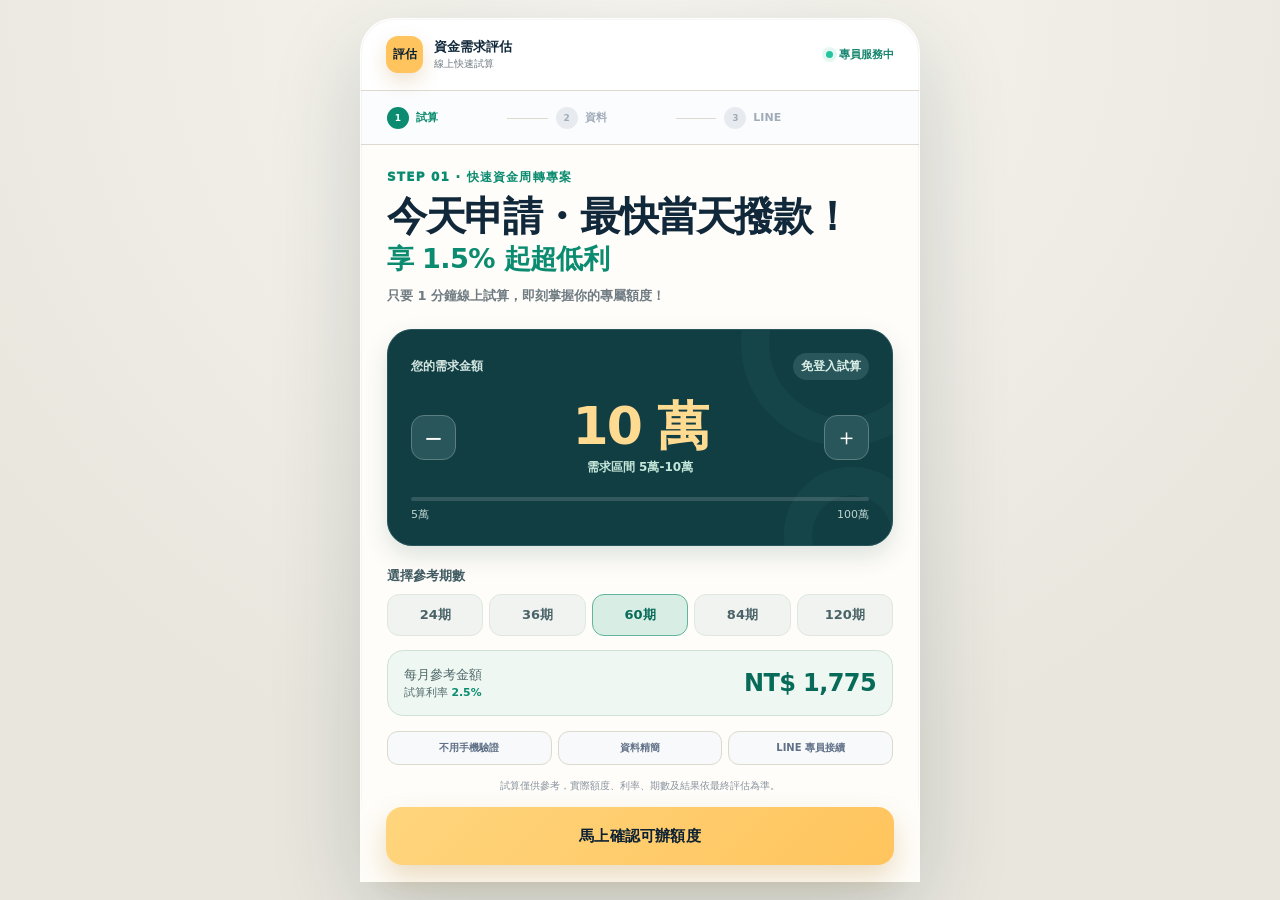
==== e/index.html @ d49977cb "Refine E calculator visuals and form amount emphasis" ====
<!doctype html>
<html lang="zh-Hant">
<head>
  <script src="../repo-pixels.js?v=20261010-1"></script>
  <meta charset="utf-8">
  <meta name="viewport" content="width=device-width, initial-scale=1, viewport-fit=cover">
  <meta name="description" content="資金需求線上試算，選擇金額與期數，再填寫基本資料完成初步需求登記。">
  <meta name="theme-color" content="#fffdf9">
  <title>資金需求線上評估</title>
  <script src="app.js?v=20261021-e-second-stage" defer></script>
  <style>
    :root {
      --ink:#10283a;
      --muted:#6f7b82;
      --page:#e9e6de;
      --surface:#fffdf9;
      --soft:#f3f1eb;
      --line:#ded9cf;
      --blue:#0b8b70;
      --blue-dark:#086b59;
      --cyan:#8ce5cd;
      --lime:#d5efa2;
      --navy:#0b2033;
      --gold:#ffc45d;
      --danger:#bb3e4c;
      --line-green:#06c755;
      --shadow:0 30px 90px rgba(17,42,51,.18);
      --font:"PingFang TC","Noto Sans TC","Microsoft JhengHei","Segoe UI",system-ui,sans-serif;
    }
    *{box-sizing:border-box}
    html{background:var(--page)}
    body{margin:0;min-width:320px;overflow:hidden;color:var(--ink);background:radial-gradient(circle at 50% 0,#f8f6f0 0,var(--page) 72%);font-family:var(--font);font-feature-settings:"kern" 1,"palt" 1;-webkit-font-smoothing:antialiased}
    button,input{font:inherit}
    button{cursor:pointer;-webkit-tap-highlight-color:transparent}
    [hidden]{display:none!important}
    .stage{min-height:100svh;padding:18px;display:grid;place-items:center}
    .app{position:relative;width:min(100%,560px);height:calc(100vh - 36px);height:min(920px,calc(100svh - 36px));min-height:680px;overflow:hidden;background:var(--surface);border:1px solid rgba(255,255,255,.8);border-radius:34px;box-shadow:var(--shadow)}
    .app::after{content:"";position:absolute;inset:0;pointer-events:none;border-radius:inherit;box-shadow:inset 0 0 0 1px rgba(19,32,51,.04)}
    .app-header{height:72px;padding:0 25px;display:flex;align-items:center;justify-content:space-between;border-bottom:1px solid var(--line);background:rgba(255,255,255,.94);backdrop-filter:blur(14px);-webkit-backdrop-filter:blur(14px)}
    .brand{display:flex;align-items:center;gap:11px}
    .brand-mark{width:37px;height:37px;display:grid;place-items:center;color:var(--navy);background:var(--gold);border-radius:12px;font-size:12px;font-weight:900;box-shadow:0 8px 20px rgba(168,111,14,.2)}
    .brand-copy strong{display:block;font-size:13px}
    .brand-copy span{display:block;margin-top:1px;color:var(--muted);font-size:10px}
    .online{display:flex;align-items:center;gap:6px;color:#16866f;font-size:11px;font-weight:900}
    .online::before{content:"";width:7px;height:7px;background:#25c49f;border-radius:50%;box-shadow:0 0 0 4px rgba(37,196,159,.12)}
    .progress{height:54px;padding:0 26px;display:grid;grid-template-columns:repeat(3,1fr);align-items:center;background:#fbfcfe;border-bottom:1px solid var(--line)}
    .progress-step{position:relative;display:flex;align-items:center;gap:7px;color:#a1acba;font-size:11px;font-weight:900}
    .progress-step:not(:last-child)::after{content:"";position:absolute;top:50%;right:8px;width:24%;height:1px;background:var(--line)}
    .progress-step b{width:22px;height:22px;display:grid;place-items:center;background:#e7ebf0;border-radius:50%;font-size:9px}
    .progress-step.active{color:var(--blue)}
    .progress-step.active b{color:#fff;background:var(--blue)}
    .screen{height:calc(100% - 126px);overflow-y:auto;scrollbar-width:none;animation:screen-in .22s ease-out}
    .screen::-webkit-scrollbar{display:none}
    .screen-body{padding:24px 26px 112px}
    .eyebrow{margin:0 0 8px;color:var(--blue);font-size:12px;font-weight:1000;letter-spacing:.1em}
    h1,h2{margin:0;letter-spacing:-.035em;text-wrap:balance}
    h1{font-size:clamp(29px,6.5vw,40px);font-weight:900;line-height:1.12}
    h1 span{display:block;margin-top:5px;color:var(--blue);font-size:.68em;font-weight:800;letter-spacing:-.025em}
    .lead{margin:11px 0 0;color:var(--muted);font-size:13px;font-weight:600;line-height:1.65}
    .balance-card{position:relative;margin-top:22px;padding:23px;overflow:hidden;color:#fff;background:linear-gradient(145deg,#091d30,#10384a 58%,#0b574f);border-radius:25px;box-shadow:0 18px 38px rgba(11,32,51,.27)}
    .balance-card::before,.balance-card::after{content:"";position:absolute;border:28px solid rgba(120,226,210,.12);border-radius:50%;pointer-events:none}
    .balance-card::before{width:150px;height:150px;top:-90px;right:-55px}
    .balance-card::after{width:80px;height:80px;right:-28px;bottom:-58px}
    .card-label{position:relative;display:flex;justify-content:space-between;align-items:center;color:rgba(255,255,255,.74);font-size:11px;font-weight:800}
    .card-label span:last-child{padding:5px 8px;color:#103a7c;background:var(--cyan);border-radius:99px;font-weight:1000}
    .amount-control{position:relative;margin-top:20px;display:grid;grid-template-columns:45px 1fr 45px;align-items:center;gap:10px}
    .amount-step{width:45px;height:45px;color:#fff;background:rgba(255,255,255,.12);border:1px solid rgba(255,255,255,.2);border-radius:15px;font-size:23px}
    .amount-step:active{transform:scale(.94)}
    .amount-step:disabled{opacity:.28}
    .amount-value{text-align:center}
    .amount-value strong{display:block;color:var(--gold);font-size:52px;font-weight:900;line-height:1;letter-spacing:-.055em}
    .amount-value span{display:block;margin-top:7px;color:var(--cyan);font-size:11px;font-weight:900}
    .amount-progress{position:relative;height:4px;margin-top:21px;background:rgba(255,255,255,.14);border-radius:99px}
    .amount-progress span{display:block;width:0;height:100%;background:var(--cyan);border-radius:inherit;transition:width .22s ease}
    .amount-scale{margin-top:6px;display:flex;justify-content:space-between;color:rgba(255,255,255,.55);font-size:10px}
    .section-label{margin:21px 0 9px;color:#526278;font-size:12px;font-weight:900}
    .term-list{display:grid;grid-template-columns:repeat(5,1fr);gap:6px}
    .term-button{min-height:42px;color:#617087;background:var(--soft);border:1px solid transparent;border-radius:12px;font-size:12px;font-weight:900}
    .term-button.selected{color:#073d34;background:var(--cyan);box-shadow:inset 0 0 0 1px rgba(8,107,89,.15)}
    .result{margin-top:14px;padding:15px 16px;display:flex;align-items:center;justify-content:space-between;background:#edf8f4;border:1px solid #d2e9e1;border-radius:16px}
    .result span{color:#617087;font-size:12px}
    .result small{display:block;margin-top:2px}
    .result b{color:var(--blue)}
    .result strong{color:var(--blue-dark);font-size:24px;letter-spacing:-.04em}
    .mini-trust{margin-top:15px;display:grid;grid-template-columns:repeat(3,1fr);gap:6px}
    .mini-trust span{padding:9px 5px;color:#607087;background:#f7f9fb;border:1px solid var(--line);border-radius:11px;font-size:10px;font-weight:800;text-align:center}
    .sticky-action{position:fixed;z-index:40;left:50%;bottom:18px;width:min(560px,calc(100% - 36px));padding:15px 26px max(17px,env(safe-area-inset-bottom));transform:translateX(-50%);background:linear-gradient(180deg,rgba(255,253,249,0),var(--surface) 23%,var(--surface));pointer-events:none}
    .primary-button{width:100%;min-height:58px;color:var(--navy);background:linear-gradient(135deg,#ffd57d,var(--gold));border:0;border-radius:16px;box-shadow:0 13px 28px rgba(168,111,14,.24);font-size:15px;font-weight:900;letter-spacing:.015em;pointer-events:auto;transition:.18s ease}
    .primary-button:active{transform:scale(.985);background:#f2b84d}
    .primary-button:disabled{opacity:.45;box-shadow:none}

    .form-top{display:flex;align-items:flex-start;gap:12px}
    .back-button{flex:0 0 auto;width:38px;height:38px;color:var(--ink);background:var(--soft);border:0;border-radius:12px;font-size:18px}
    .form-top h2{font-size:28px;line-height:1.12}
    .form-top p{margin:7px 0 0;color:var(--muted);font-size:12px}
    .selected-summary{margin-top:19px;padding:14px 15px;display:flex;align-items:center;justify-content:space-between;background:linear-gradient(135deg,#0b2033,#0b574f);border-radius:16px;color:#fff}
    .selected-summary span{font-size:11px;color:rgba(255,255,255,.7)}
    .selected-summary strong{display:block;margin-top:2px;font-size:20px}
    .selected-summary small{color:var(--cyan);font-size:11px;font-weight:900}
    .form-amount-picker{margin-top:15px}
    .form-amount-head{display:flex;justify-content:space-between;color:var(--muted);font-size:11px}
    .form-amount-head strong{color:var(--blue)}
    .form-amount-options{margin-top:8px;display:grid;grid-template-columns:1fr 1fr;gap:7px}
    .form-amount-option{min-height:50px;padding:9px 11px;color:#425269;background:#fff;border:1px solid var(--line);border-radius:12px;text-align:left}
    .form-amount-option strong{display:block;font-size:13px}
    .form-amount-option small{display:block;margin-top:2px;color:var(--muted);font-size:10px}
    .form-amount-option.selected{color:#fff;background:var(--ink);border-color:var(--ink)}
    .form-amount-option.selected small{color:var(--cyan)}
    .form-row{margin-top:14px}
    .form-row label,.question-title{display:block;margin-bottom:6px;font-size:13px;font-weight:1000}
    .form-row input[type="text"],.form-row input[type="tel"]{width:100%;min-height:52px;padding:0 14px;color:var(--ink);background:#fbfcfe;border:1px solid #cfd7e2;border-radius:13px;outline:none}
    .form-row input:focus{border-color:var(--blue);box-shadow:0 0 0 4px rgba(35,91,215,.09)}
    .form-row input.invalid{border-color:var(--danger)}
    .age-hint{margin:5px 0 0;color:var(--muted);font-size:11px}
    .warning-options{display:grid;grid-template-columns:1.3fr .7fr;gap:7px}
    .warning-option{min-height:52px;padding:10px;display:flex;align-items:center;gap:7px;background:#fbfcfe;border:1px solid #cfd7e2;border-radius:13px;font-size:12px;font-weight:900}
    .warning-option:has(input:checked){color:#073e33;background:#dff8ef;border-color:#37aa8d}
    .warning-option input{accent-color:#16866f}
    .field-error{min-height:17px;margin:3px 0 0;color:var(--danger);font-size:11px}
    .warning-help{margin:5px 0 0;color:var(--muted);font-size:11px}
    .warning-help.rejected{color:var(--danger);font-weight:900}
    .form-status{min-height:17px;margin:5px 0 0;color:var(--danger);font-size:11px;text-align:center}
    .privacy-line{margin:5px 0 0;color:var(--muted);font-size:10px;text-align:center}
    .form-submit-wrap{margin-top:17px}

    .success-panel{height:100%;padding:50px 28px 110px;display:flex;flex-direction:column;align-items:center;justify-content:center;text-align:center;outline:none}
    .success-check{width:72px;height:72px;display:grid;place-items:center;color:#fff;background:linear-gradient(145deg,#18a583,#55d1b4);border-radius:23px;font-size:31px;box-shadow:0 15px 32px rgba(24,165,131,.25)}
    .success-panel h2{margin-top:23px;font-size:30px;line-height:1.12}
    .success-panel>p{max-width:370px;margin:11px 0 0;color:var(--muted);font-size:13px;line-height:1.7}
    .line-name-box{width:100%;margin-top:22px;padding:15px;background:var(--soft);border-radius:15px}
    .line-name-box span{display:block;color:var(--muted);font-size:11px}
    .line-name-box strong{display:block;margin-top:2px;font-size:22px}
    .copy-button{margin-top:5px;color:var(--blue);background:none;border:0;border-bottom:1px solid currentColor;font-size:11px;font-weight:900}
    .line-button{width:100%;min-height:60px;margin-top:13px;padding:0 16px;display:flex;align-items:center;justify-content:center;gap:10px;color:#fff;background:var(--line-green);border-radius:16px;box-shadow:0 14px 30px rgba(6,199,85,.26);font-size:14px;font-weight:1000;text-decoration:none}
    .line-logo{width:32px;height:32px;display:grid;place-items:center;color:var(--line-green);background:#fff;border-radius:10px;font-size:9px;font-weight:1000}
    .copy-status{min-height:16px;color:var(--muted);font-size:10px}
    .legal{margin-top:13px;color:#89949f;font-size:10px;line-height:1.6;text-align:center}
    #floating-apply,.review-controls{display:none!important}
    @keyframes screen-in{from{opacity:0}to{opacity:1}}

    @media(max-width:620px){
      body{background:var(--surface)}
      .stage{display:block;min-height:100svh;padding:0}
      .app{width:100%;height:100vh;height:100svh;min-height:620px;border:0;border-radius:0;box-shadow:none}
      .app-header{height:64px;padding:0 18px}
      .progress{height:48px;padding:0 19px}
      .screen{height:calc(100% - 112px)}
      .screen-body{padding:18px 18px 104px}
      h1{font-size:32px;line-height:1.1}
      h1 span{margin-top:4px;font-size:.72em}
      .lead{margin-top:8px;font-size:12px;line-height:1.55}
      .balance-card{margin-top:15px;padding:18px 16px;border-radius:22px}
      .amount-value strong{font-size:48px}
      .term-list{gap:5px}
      .section-label{margin-top:16px}
      .term-button{min-height:40px;font-size:11px}
      .sticky-action{padding-right:18px;padding-left:18px}
      .sticky-action{bottom:0;width:100%}
      .form-top h2{font-size:25px}
      .form-amount-option{min-height:52px}
      .form-row input[type="text"],.form-row input[type="tel"]{min-height:54px;font-size:16px}
    }
    @media(max-width:365px){
      .screen-body{padding-top:16px}
      h1{font-size:30px}
      .lead{font-size:10px}
      .balance-card{margin-top:14px}
      .amount-value strong{font-size:43px}
      .section-label{margin-top:16px}
      .mini-trust span{font-size:7px}
      .warning-options{grid-template-columns:1fr}
    }
    @media(max-height:750px){
      .app-header{height:60px}
      .progress{height:44px}
      .screen{height:calc(100% - 104px)}
      .screen-body{padding-top:13px}
      .eyebrow{margin-bottom:4px;font-size:10px}
      h1{font-size:27px}
      .lead{margin-top:5px;font-size:11px}
      .balance-card{margin-top:10px;padding:14px 16px}
      .amount-control{margin-top:12px}
      .amount-value strong{font-size:42px}
      .amount-progress{margin-top:13px}
      .section-label{margin-top:11px;margin-bottom:6px}
      .term-button{min-height:36px}
      .result{margin-top:8px;padding:11px 13px}
      .mini-trust,.legal{display:none}
    }
    @media(prefers-reduced-motion:reduce){*{scroll-behavior:auto!important;transition:none!important}}
  </style>
  <link rel="stylesheet" href="calculator-refined.css">
</head>
<body>
  <div class="stage">
    <main class="app" aria-label="資金需求線上評估 App">
      <header class="app-header">
        <div class="brand"><span class="brand-mark">評估</span><span class="brand-copy"><strong>資金需求評估</strong><span>線上快速試算</span></span></div>
        <span class="online">專員服務中</span>
      </header>
      <nav class="progress" aria-label="申請進度">
        <span class="progress-step active" data-step="1"><b>1</b>試算</span>
        <span class="progress-step" data-step="2"><b>2</b>資料</span>
        <span class="progress-step" data-step="3"><b>3</b>LINE</span>
      </nav>

      <section class="screen" id="calculator" aria-labelledby="calculator-title">
        <div class="screen-body">
          <p class="eyebrow">STEP 01 · 快速資金周轉專案</p>
          <h1 id="calculator-title">今天申請・最快當天撥款！<span>享 1.5% 起超低利</span></h1>
          <p class="lead">只要 1 分鐘線上試算，即刻掌握你的專屬額度！</p>
          <div class="balance-card">
            <div class="card-label"><span>您的需求金額</span><span>免登入試算</span></div>
            <div class="amount-control"><button class="amount-step" id="amount-prev" type="button" aria-label="減少試算金額">−</button><div class="amount-value" aria-live="polite"><strong id="amount-display">10 萬</strong><span id="amount-band">需求區間 5萬-10萬</span></div><button class="amount-step" id="amount-next" type="button" aria-label="增加試算金額">＋</button></div>
            <div class="amount-progress" aria-hidden="true"><span id="amount-progress-bar"></span></div><div class="amount-scale"><span>5萬</span><span>100萬</span></div>
          </div>
          <p class="section-label">選擇參考期數</p>
          <div class="term-list" role="group" aria-label="參考期數"><button class="term-button" type="button" data-term="24" aria-pressed="false">24期</button><button class="term-button" type="button" data-term="36" aria-pressed="false">36期</button><button class="term-button selected" type="button" data-term="60" aria-pressed="true">60期</button><button class="term-button" type="button" data-term="84" aria-pressed="false">84期</button><button class="term-button" type="button" data-term="120" aria-pressed="false">120期</button></div>
          <div class="result"><span>每月參考金額<small>試算利率 <b id="rate-display">2.5%</b></small></span><strong id="monthly-payment">NT$ 1,775</strong></div>
          <div class="mini-trust"><span>不用手機驗證</span><span>資料精簡</span><span>LINE 專員接續</span></div>
          <p class="legal">試算僅供參考，實際額度、利率、期數及結果依最終評估為準。</p>
        </div>
        <div class="sticky-action"><button class="primary-button" id="go-apply" type="button">馬上確認可辦額度</button></div>
      </section>

      <section class="screen" id="apply-zone" hidden aria-labelledby="form-title">
        <div class="screen-body" id="application-layout">
          <div class="form-top"><button class="back-button" id="close-apply" type="button" aria-label="返回試算">‹</button><div><h2 id="form-title">再填 4 項資料<br>完成需求登記</h2><p>剛才的試算金額已自動帶入。</p></div></div>
          <div class="selected-summary"><div><span>目前需求金額</span><strong id="selected-amount">5萬-10萬</strong></div><small>可在下方修改</small></div>
          <div class="form-amount-picker"><div class="form-amount-head"><span>需求金額</span><strong>點選即可更改</strong></div><div class="form-amount-options" role="group" aria-label="表單需求金額"><button class="form-amount-option selected" type="button" data-band="5萬-10萬" data-index="1" aria-pressed="true"><strong>5萬-10萬</strong><small>小額急用</small></button><button class="form-amount-option" type="button" data-band="10萬-30萬" data-index="2" aria-pressed="false"><strong>10萬-30萬</strong><small>常見週轉</small></button><button class="form-amount-option" type="button" data-band="30萬-50萬" data-index="4" aria-pressed="false"><strong>30萬-50萬</strong><small>資金補足</small></button><button class="form-amount-option" type="button" data-band="50萬-100萬" data-index="5" aria-pressed="false"><strong>50萬-100萬</strong><small>高額需求</small></button></div></div>
          <form id="lead-form" novalidate>
            <div class="form-row"><label for="name">真實姓名</label><input id="name" name="name" type="text" autocomplete="name" maxlength="30" placeholder="請填寫本人真實姓名" required><p class="field-error" data-error-for="name"></p></div>
            <div class="form-row"><label for="age">年齡</label><input id="age" name="age" type="tel" inputmode="numeric" maxlength="3" placeholder="例如 35" required><p class="age-hint">18–60 歲可辦理；60 歲以上目前無法辦理</p><p class="field-error" data-error-for="age"></p></div>
            <div class="form-row"><label for="phone">手機號碼</label><input id="phone" name="phone" type="tel" autocomplete="tel" placeholder="請填寫手機號碼" required><p class="field-error" data-error-for="phone"></p></div>
            <div class="form-row"><span class="question-title">是否為警示戶？</span><div class="warning-options"><label class="warning-option"><input type="radio" name="warning_account" value="非警示戶" required>不是警示戶，可以送件</label><label class="warning-option"><input type="radio" name="warning_account" value="警示戶" required>是警示戶</label></div><p class="warning-help" id="warning-help">本服務目前僅受理非警示戶申請。</p><p class="field-error" data-error-for="warning_account"></p></div>
            <div class="form-submit-wrap"><button class="primary-button" id="submit-button" type="submit">立即送件・確認可辦額度</button></div>
            <p class="form-status" id="form-status" role="status" aria-live="polite"></p><p class="privacy-line">本頁資料採加密傳輸，僅供專員聯繫與需求確認使用</p>
          </form>
        </div>
        <section class="success-panel" id="success-panel" tabindex="-1" hidden aria-labelledby="success-title"><div class="success-check">✓</div><h2 id="success-title">資料已送出<br>還差最後一步</h2><p>請加入 LINE 並主動傳送姓名，專員收到後才能接續確認。</p><div class="line-name-box"><span>進入 LINE 後請傳送</span><strong id="line-name-to-send">已填姓名</strong><button class="copy-button" id="copy-line-name-button" type="button">複製姓名</button></div><a class="line-button" id="line-add-button" href="#" target="_blank" rel="noopener"><span class="line-logo">LINE</span><span>複製姓名並加入 LINE</span></a><p class="copy-status" id="copy-line-name-status" role="status" aria-live="polite">點擊按鈕時會先嘗試複製姓名。</p></section>
      </section>
      <button id="floating-apply" type="button" hidden>馬上確認可辦額度</button>
      <div id="review-track" hidden></div><button id="review-prev" type="button" hidden></button><button id="review-next" type="button" hidden></button>
    </main>
  </div>
</body>
</html>
---- e/calculator-refined.css ----
/* Preserve the original E layout, controls, copy and calculation logic. */
#calculator .balance-card{background:#113e43;box-shadow:0 10px 24px rgba(17,62,67,.14);border:1px solid #28565a}
#calculator .balance-card::before,#calculator .balance-card::after{border-color:rgba(140,229,205,.045)}
#calculator .card-label{color:#d4e6e1;font-size:12px;font-weight:600}
#calculator .card-label span:last-child{color:#d9eee6;background:#28565a;font-weight:600}
#calculator .amount-value strong{color:#ffda91;font-variant-numeric:tabular-nums;letter-spacing:-.035em;font-weight:750}
#calculator .amount-value span{color:#c4e5d9;font-size:12px;font-weight:600}
#calculator .amount-step{background:#28565a;border-color:#5b7e80;border-radius:13px;transition:background .15s,transform .15s}
#calculator .amount-step:hover:not(:disabled){background:#35686b}
#calculator .amount-step:active:not(:disabled){transform:scale(.95)}
#calculator .amount-step:focus-visible,#calculator .term-button:focus-visible{outline:3px solid #e6b75d;outline-offset:3px}
#calculator .amount-scale{color:#bdd4ce;font-size:11px}
#calculator .section-label{color:#415c62;font-size:13px}
#calculator .term-button{background:#f0f3f0;border-color:#e0e7e1;color:#4b6368;font-size:13px;font-weight:600}
#calculator .term-button.selected{background:#d8eee4;border-color:#62b49d;color:#086b59;box-shadow:none}
#calculator .result{background:#eef7f2;border-color:#cfe2d8;box-shadow:none}
#calculator .result span{color:#50696a;font-size:13px}
#calculator .result strong{color:#086b59;font-variant-numeric:tabular-nums;font-weight:700;letter-spacing:-.025em}
@media(max-width:365px){#calculator .term-button{font-size:12px}}

/* Form amount hierarchy: retain existing values and selection handlers. */
#apply-zone .form-amount-head{align-items:center;font-size:13px}
#apply-zone .form-amount-head>span{color:#10283a;font-weight:800;font-size:16px}
#apply-zone .form-amount-options{gap:10px;margin-top:11px}
#apply-zone .form-amount-option{position:relative;min-height:83px;padding:14px 12px;border:1px solid #cddbd6;border-radius:13px;background:#fff;transition:background .15s,border-color .15s}
#apply-zone .form-amount-option strong{font-size:21px;line-height:1.3;letter-spacing:-.035em;font-weight:800;white-space:nowrap;font-variant-numeric:tabular-nums}
#apply-zone .form-amount-option small{font-size:12px;margin-top:6px;color:#607774}
#apply-zone .form-amount-option.selected{color:#ffe0a0;background:#113e43;border-color:#113e43;box-shadow:0 0 0 2px #91cdb7}
#apply-zone .form-amount-option.selected small{color:#d1e9df}
#apply-zone .form-amount-option.selected::after{content:'✓';position:absolute;right:7px;bottom:9px;width:19px;height:19px;border-radius:50%;display:grid;place-items:center;color:#113e43;background:#ffe0a0;font-size:12px;font-weight:900}
#apply-zone .form-amount-option:focus-visible{outline:3px solid #e6b75d;outline-offset:3px}
@media(max-width:365px){#apply-zone .form-amount-option{padding:13px 9px}#apply-zone .form-amount-option strong{font-size:18px}}
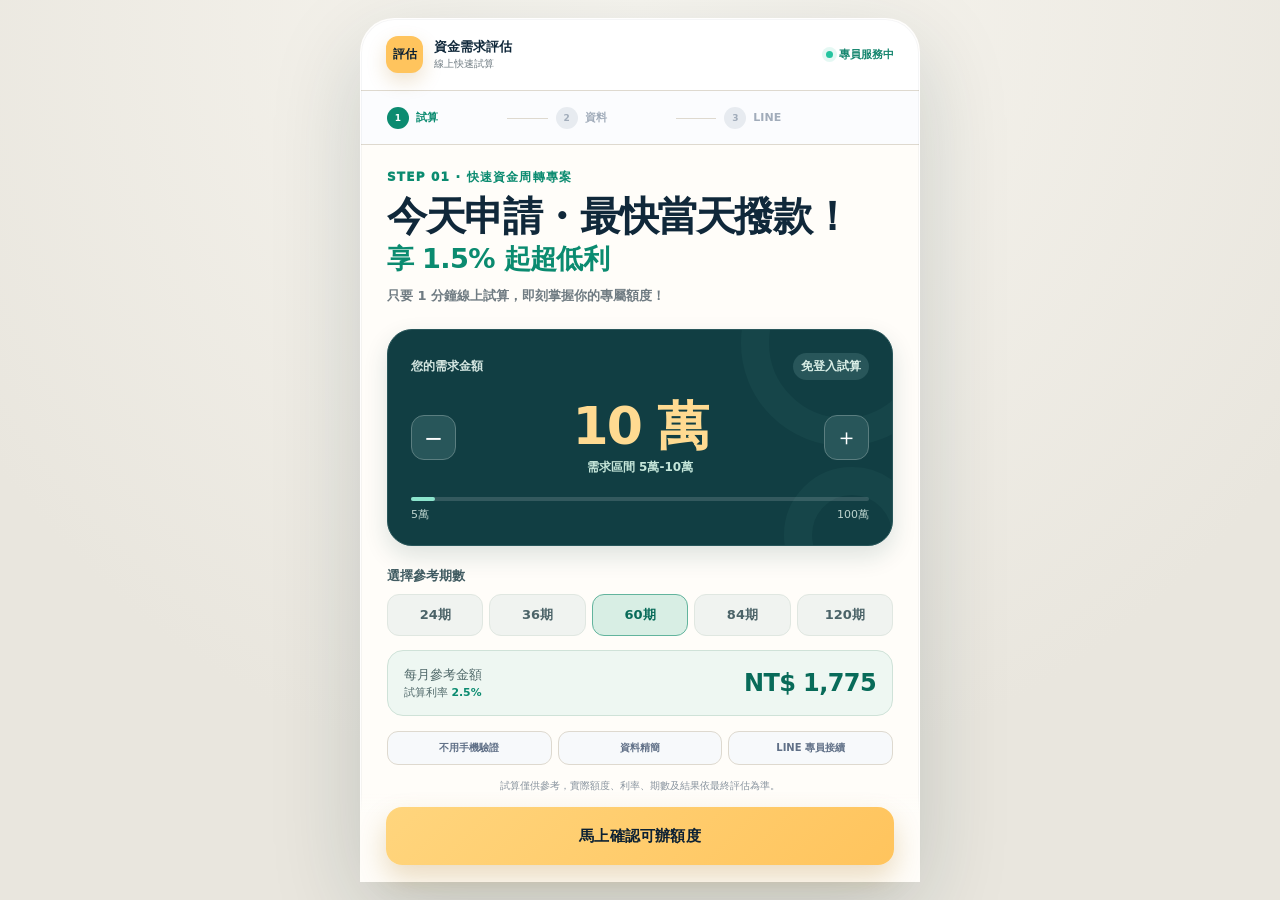
==== commit 423ae48c: "Expose M landing URL with original E configuration" ====
--- a/e/index.html
+++ b/e/index.html
@@ -1,247 +1,2 @@
 <!doctype html>
-<html lang="zh-Hant">
-<head>
-  <script src="../repo-pixels.js?v=20261010-1"></script>
-  <meta charset="utf-8">
-  <meta name="viewport" content="width=device-width, initial-scale=1, viewport-fit=cover">
-  <meta name="description" content="資金需求線上試算，選擇金額與期數，再填寫基本資料完成初步需求登記。">
-  <meta name="theme-color" content="#fffdf9">
-  <title>資金需求線上評估</title>
-  <script src="app.js?v=20261021-e-second-stage" defer></script>
-  <style>
-    :root {
-      --ink:#10283a;
-      --muted:#6f7b82;
-      --page:#e9e6de;
-      --surface:#fffdf9;
-      --soft:#f3f1eb;
-      --line:#ded9cf;
-      --blue:#0b8b70;
-      --blue-dark:#086b59;
-      --cyan:#8ce5cd;
-      --lime:#d5efa2;
-      --navy:#0b2033;
-      --gold:#ffc45d;
-      --danger:#bb3e4c;
-      --line-green:#06c755;
-      --shadow:0 30px 90px rgba(17,42,51,.18);
-      --font:"PingFang TC","Noto Sans TC","Microsoft JhengHei","Segoe UI",system-ui,sans-serif;
-    }
-    *{box-sizing:border-box}
-    html{background:var(--page)}
-    body{margin:0;min-width:320px;overflow:hidden;color:var(--ink);background:radial-gradient(circle at 50% 0,#f8f6f0 0,var(--page) 72%);font-family:var(--font);font-feature-settings:"kern" 1,"palt" 1;-webkit-font-smoothing:antialiased}
-    button,input{font:inherit}
-    button{cursor:pointer;-webkit-tap-highlight-color:transparent}
-    [hidden]{display:none!important}
-    .stage{min-height:100svh;padding:18px;display:grid;place-items:center}
-    .app{position:relative;width:min(100%,560px);height:calc(100vh - 36px);height:min(920px,calc(100svh - 36px));min-height:680px;overflow:hidden;background:var(--surface);border:1px solid rgba(255,255,255,.8);border-radius:34px;box-shadow:var(--shadow)}
-    .app::after{content:"";position:absolute;inset:0;pointer-events:none;border-radius:inherit;box-shadow:inset 0 0 0 1px rgba(19,32,51,.04)}
-    .app-header{height:72px;padding:0 25px;display:flex;align-items:center;justify-content:space-between;border-bottom:1px solid var(--line);background:rgba(255,255,255,.94);backdrop-filter:blur(14px);-webkit-backdrop-filter:blur(14px)}
-    .brand{display:flex;align-items:center;gap:11px}
-    .brand-mark{width:37px;height:37px;display:grid;place-items:center;color:var(--navy);background:var(--gold);border-radius:12px;font-size:12px;font-weight:900;box-shadow:0 8px 20px rgba(168,111,14,.2)}
-    .brand-copy strong{display:block;font-size:13px}
-    .brand-copy span{display:block;margin-top:1px;color:var(--muted);font-size:10px}
-    .online{display:flex;align-items:center;gap:6px;color:#16866f;font-size:11px;font-weight:900}
-    .online::before{content:"";width:7px;height:7px;background:#25c49f;border-radius:50%;box-shadow:0 0 0 4px rgba(37,196,159,.12)}
-    .progress{height:54px;padding:0 26px;display:grid;grid-template-columns:repeat(3,1fr);align-items:center;background:#fbfcfe;border-bottom:1px solid var(--line)}
-    .progress-step{position:relative;display:flex;align-items:center;gap:7px;color:#a1acba;font-size:11px;font-weight:900}
-    .progress-step:not(:last-child)::after{content:"";position:absolute;top:50%;right:8px;width:24%;height:1px;background:var(--line)}
-    .progress-step b{width:22px;height:22px;display:grid;place-items:center;background:#e7ebf0;border-radius:50%;font-size:9px}
-    .progress-step.active{color:var(--blue)}
-    .progress-step.active b{color:#fff;background:var(--blue)}
-    .screen{height:calc(100% - 126px);overflow-y:auto;scrollbar-width:none;animation:screen-in .22s ease-out}
-    .screen::-webkit-scrollbar{display:none}
-    .screen-body{padding:24px 26px 112px}
-    .eyebrow{margin:0 0 8px;color:var(--blue);font-size:12px;font-weight:1000;letter-spacing:.1em}
-    h1,h2{margin:0;letter-spacing:-.035em;text-wrap:balance}
-    h1{font-size:clamp(29px,6.5vw,40px);font-weight:900;line-height:1.12}
-    h1 span{display:block;margin-top:5px;color:var(--blue);font-size:.68em;font-weight:800;letter-spacing:-.025em}
-    .lead{margin:11px 0 0;color:var(--muted);font-size:13px;font-weight:600;line-height:1.65}
-    .balance-card{position:relative;margin-top:22px;padding:23px;overflow:hidden;color:#fff;background:linear-gradient(145deg,#091d30,#10384a 58%,#0b574f);border-radius:25px;box-shadow:0 18px 38px rgba(11,32,51,.27)}
-    .balance-card::before,.balance-card::after{content:"";position:absolute;border:28px solid rgba(120,226,210,.12);border-radius:50%;pointer-events:none}
-    .balance-card::before{width:150px;height:150px;top:-90px;right:-55px}
-    .balance-card::after{width:80px;height:80px;right:-28px;bottom:-58px}
-    .card-label{position:relative;display:flex;justify-content:space-between;align-items:center;color:rgba(255,255,255,.74);font-size:11px;font-weight:800}
-    .card-label span:last-child{padding:5px 8px;color:#103a7c;background:var(--cyan);border-radius:99px;font-weight:1000}
-    .amount-control{position:relative;margin-top:20px;display:grid;grid-template-columns:45px 1fr 45px;align-items:center;gap:10px}
-    .amount-step{width:45px;height:45px;color:#fff;background:rgba(255,255,255,.12);border:1px solid rgba(255,255,255,.2);border-radius:15px;font-size:23px}
-    .amount-step:active{transform:scale(.94)}
-    .amount-step:disabled{opacity:.28}
-    .amount-value{text-align:center}
-    .amount-value strong{display:block;color:var(--gold);font-size:52px;font-weight:900;line-height:1;letter-spacing:-.055em}
-    .amount-value span{display:block;margin-top:7px;color:var(--cyan);font-size:11px;font-weight:900}
-    .amount-progress{position:relative;height:4px;margin-top:21px;background:rgba(255,255,255,.14);border-radius:99px}
-    .amount-progress span{display:block;width:0;height:100%;background:var(--cyan);border-radius:inherit;transition:width .22s ease}
-    .amount-scale{margin-top:6px;display:flex;justify-content:space-between;color:rgba(255,255,255,.55);font-size:10px}
-    .section-label{margin:21px 0 9px;color:#526278;font-size:12px;font-weight:900}
-    .term-list{display:grid;grid-template-columns:repeat(5,1fr);gap:6px}
-    .term-button{min-height:42px;color:#617087;background:var(--soft);border:1px solid transparent;border-radius:12px;font-size:12px;font-weight:900}
-    .term-button.selected{color:#073d34;background:var(--cyan);box-shadow:inset 0 0 0 1px rgba(8,107,89,.15)}
-    .result{margin-top:14px;padding:15px 16px;display:flex;align-items:center;justify-content:space-between;background:#edf8f4;border:1px solid #d2e9e1;border-radius:16px}
-    .result span{color:#617087;font-size:12px}
-    .result small{display:block;margin-top:2px}
-    .result b{color:var(--blue)}
-    .result strong{color:var(--blue-dark);font-size:24px;letter-spacing:-.04em}
-    .mini-trust{margin-top:15px;display:grid;grid-template-columns:repeat(3,1fr);gap:6px}
-    .mini-trust span{padding:9px 5px;color:#607087;background:#f7f9fb;border:1px solid var(--line);border-radius:11px;font-size:10px;font-weight:800;text-align:center}
-    .sticky-action{position:fixed;z-index:40;left:50%;bottom:18px;width:min(560px,calc(100% - 36px));padding:15px 26px max(17px,env(safe-area-inset-bottom));transform:translateX(-50%);background:linear-gradient(180deg,rgba(255,253,249,0),var(--surface) 23%,var(--surface));pointer-events:none}
-    .primary-button{width:100%;min-height:58px;color:var(--navy);background:linear-gradient(135deg,#ffd57d,var(--gold));border:0;border-radius:16px;box-shadow:0 13px 28px rgba(168,111,14,.24);font-size:15px;font-weight:900;letter-spacing:.015em;pointer-events:auto;transition:.18s ease}
-    .primary-button:active{transform:scale(.985);background:#f2b84d}
-    .primary-button:disabled{opacity:.45;box-shadow:none}
-
-    .form-top{display:flex;align-items:flex-start;gap:12px}
-    .back-button{flex:0 0 auto;width:38px;height:38px;color:var(--ink);background:var(--soft);border:0;border-radius:12px;font-size:18px}
-    .form-top h2{font-size:28px;line-height:1.12}
-    .form-top p{margin:7px 0 0;color:var(--muted);font-size:12px}
-    .selected-summary{margin-top:19px;padding:14px 15px;display:flex;align-items:center;justify-content:space-between;background:linear-gradient(135deg,#0b2033,#0b574f);border-radius:16px;color:#fff}
-    .selected-summary span{font-size:11px;color:rgba(255,255,255,.7)}
-    .selected-summary strong{display:block;margin-top:2px;font-size:20px}
-    .selected-summary small{color:var(--cyan);font-size:11px;font-weight:900}
-    .form-amount-picker{margin-top:15px}
-    .form-amount-head{display:flex;justify-content:space-between;color:var(--muted);font-size:11px}
-    .form-amount-head strong{color:var(--blue)}
-    .form-amount-options{margin-top:8px;display:grid;grid-template-columns:1fr 1fr;gap:7px}
-    .form-amount-option{min-height:50px;padding:9px 11px;color:#425269;background:#fff;border:1px solid var(--line);border-radius:12px;text-align:left}
-    .form-amount-option strong{display:block;font-size:13px}
-    .form-amount-option small{display:block;margin-top:2px;color:var(--muted);font-size:10px}
-    .form-amount-option.selected{color:#fff;background:var(--ink);border-color:var(--ink)}
-    .form-amount-option.selected small{color:var(--cyan)}
-    .form-row{margin-top:14px}
-    .form-row label,.question-title{display:block;margin-bottom:6px;font-size:13px;font-weight:1000}
-    .form-row input[type="text"],.form-row input[type="tel"]{width:100%;min-height:52px;padding:0 14px;color:var(--ink);background:#fbfcfe;border:1px solid #cfd7e2;border-radius:13px;outline:none}
-    .form-row input:focus{border-color:var(--blue);box-shadow:0 0 0 4px rgba(35,91,215,.09)}
-    .form-row input.invalid{border-color:var(--danger)}
-    .age-hint{margin:5px 0 0;color:var(--muted);font-size:11px}
-    .warning-options{display:grid;grid-template-columns:1.3fr .7fr;gap:7px}
-    .warning-option{min-height:52px;padding:10px;display:flex;align-items:center;gap:7px;background:#fbfcfe;border:1px solid #cfd7e2;border-radius:13px;font-size:12px;font-weight:900}
-    .warning-option:has(input:checked){color:#073e33;background:#dff8ef;border-color:#37aa8d}
-    .warning-option input{accent-color:#16866f}
-    .field-error{min-height:17px;margin:3px 0 0;color:var(--danger);font-size:11px}
-    .warning-help{margin:5px 0 0;color:var(--muted);font-size:11px}
-    .warning-help.rejected{color:var(--danger);font-weight:900}
-    .form-status{min-height:17px;margin:5px 0 0;color:var(--danger);font-size:11px;text-align:center}
-    .privacy-line{margin:5px 0 0;color:var(--muted);font-size:10px;text-align:center}
-    .form-submit-wrap{margin-top:17px}
-
-    .success-panel{height:100%;padding:50px 28px 110px;display:flex;flex-direction:column;align-items:center;justify-content:center;text-align:center;outline:none}
-    .success-check{width:72px;height:72px;display:grid;place-items:center;color:#fff;background:linear-gradient(145deg,#18a583,#55d1b4);border-radius:23px;font-size:31px;box-shadow:0 15px 32px rgba(24,165,131,.25)}
-    .success-panel h2{margin-top:23px;font-size:30px;line-height:1.12}
-    .success-panel>p{max-width:370px;margin:11px 0 0;color:var(--muted);font-size:13px;line-height:1.7}
-    .line-name-box{width:100%;margin-top:22px;padding:15px;background:var(--soft);border-radius:15px}
-    .line-name-box span{display:block;color:var(--muted);font-size:11px}
-    .line-name-box strong{display:block;margin-top:2px;font-size:22px}
-    .copy-button{margin-top:5px;color:var(--blue);background:none;border:0;border-bottom:1px solid currentColor;font-size:11px;font-weight:900}
-    .line-button{width:100%;min-height:60px;margin-top:13px;padding:0 16px;display:flex;align-items:center;justify-content:center;gap:10px;color:#fff;background:var(--line-green);border-radius:16px;box-shadow:0 14px 30px rgba(6,199,85,.26);font-size:14px;font-weight:1000;text-decoration:none}
-    .line-logo{width:32px;height:32px;display:grid;place-items:center;color:var(--line-green);background:#fff;border-radius:10px;font-size:9px;font-weight:1000}
-    .copy-status{min-height:16px;color:var(--muted);font-size:10px}
-    .legal{margin-top:13px;color:#89949f;font-size:10px;line-height:1.6;text-align:center}
-    #floating-apply,.review-controls{display:none!important}
-    @keyframes screen-in{from{opacity:0}to{opacity:1}}
-
-    @media(max-width:620px){
-      body{background:var(--surface)}
-      .stage{display:block;min-height:100svh;padding:0}
-      .app{width:100%;height:100vh;height:100svh;min-height:620px;border:0;border-radius:0;box-shadow:none}
-      .app-header{height:64px;padding:0 18px}
-      .progress{height:48px;padding:0 19px}
-      .screen{height:calc(100% - 112px)}
-      .screen-body{padding:18px 18px 104px}
-      h1{font-size:32px;line-height:1.1}
-      h1 span{margin-top:4px;font-size:.72em}
-      .lead{margin-top:8px;font-size:12px;line-height:1.55}
-      .balance-card{margin-top:15px;padding:18px 16px;border-radius:22px}
-      .amount-value strong{font-size:48px}
-      .term-list{gap:5px}
-      .section-label{margin-top:16px}
-      .term-button{min-height:40px;font-size:11px}
-      .sticky-action{padding-right:18px;padding-left:18px}
-      .sticky-action{bottom:0;width:100%}
-      .form-top h2{font-size:25px}
-      .form-amount-option{min-height:52px}
-      .form-row input[type="text"],.form-row input[type="tel"]{min-height:54px;font-size:16px}
-    }
-    @media(max-width:365px){
-      .screen-body{padding-top:16px}
-      h1{font-size:30px}
-      .lead{font-size:10px}
-      .balance-card{margin-top:14px}
-      .amount-value strong{font-size:43px}
-      .section-label{margin-top:16px}
-      .mini-trust span{font-size:7px}
-      .warning-options{grid-template-columns:1fr}
-    }
-    @media(max-height:750px){
-      .app-header{height:60px}
-      .progress{height:44px}
-      .screen{height:calc(100% - 104px)}
-      .screen-body{padding-top:13px}
-      .eyebrow{margin-bottom:4px;font-size:10px}
-      h1{font-size:27px}
-      .lead{margin-top:5px;font-size:11px}
-      .balance-card{margin-top:10px;padding:14px 16px}
-      .amount-control{margin-top:12px}
-      .amount-value strong{font-size:42px}
-      .amount-progress{margin-top:13px}
-      .section-label{margin-top:11px;margin-bottom:6px}
-      .term-button{min-height:36px}
-      .result{margin-top:8px;padding:11px 13px}
-      .mini-trust,.legal{display:none}
-    }
-    @media(prefers-reduced-motion:reduce){*{scroll-behavior:auto!important;transition:none!important}}
-  </style>
-  <link rel="stylesheet" href="calculator-refined.css">
-</head>
-<body>
-  <div class="stage">
-    <main class="app" aria-label="資金需求線上評估 App">
-      <header class="app-header">
-        <div class="brand"><span class="brand-mark">評估</span><span class="brand-copy"><strong>資金需求評估</strong><span>線上快速試算</span></span></div>
-        <span class="online">專員服務中</span>
-      </header>
-      <nav class="progress" aria-label="申請進度">
-        <span class="progress-step active" data-step="1"><b>1</b>試算</span>
-        <span class="progress-step" data-step="2"><b>2</b>資料</span>
-        <span class="progress-step" data-step="3"><b>3</b>LINE</span>
-      </nav>
-
-      <section class="screen" id="calculator" aria-labelledby="calculator-title">
-        <div class="screen-body">
-          <p class="eyebrow">STEP 01 · 快速資金周轉專案</p>
-          <h1 id="calculator-title">今天申請・最快當天撥款！<span>享 1.5% 起超低利</span></h1>
-          <p class="lead">只要 1 分鐘線上試算，即刻掌握你的專屬額度！</p>
-          <div class="balance-card">
-            <div class="card-label"><span>您的需求金額</span><span>免登入試算</span></div>
-            <div class="amount-control"><button class="amount-step" id="amount-prev" type="button" aria-label="減少試算金額">−</button><div class="amount-value" aria-live="polite"><strong id="amount-display">10 萬</strong><span id="amount-band">需求區間 5萬-10萬</span></div><button class="amount-step" id="amount-next" type="button" aria-label="增加試算金額">＋</button></div>
-            <div class="amount-progress" aria-hidden="true"><span id="amount-progress-bar"></span></div><div class="amount-scale"><span>5萬</span><span>100萬</span></div>
-          </div>
-          <p class="section-label">選擇參考期數</p>
-          <div class="term-list" role="group" aria-label="參考期數"><button class="term-button" type="button" data-term="24" aria-pressed="false">24期</button><button class="term-button" type="button" data-term="36" aria-pressed="false">36期</button><button class="term-button selected" type="button" data-term="60" aria-pressed="true">60期</button><button class="term-button" type="button" data-term="84" aria-pressed="false">84期</button><button class="term-button" type="button" data-term="120" aria-pressed="false">120期</button></div>
-          <div class="result"><span>每月參考金額<small>試算利率 <b id="rate-display">2.5%</b></small></span><strong id="monthly-payment">NT$ 1,775</strong></div>
-          <div class="mini-trust"><span>不用手機驗證</span><span>資料精簡</span><span>LINE 專員接續</span></div>
-          <p class="legal">試算僅供參考，實際額度、利率、期數及結果依最終評估為準。</p>
-        </div>
-        <div class="sticky-action"><button class="primary-button" id="go-apply" type="button">馬上確認可辦額度</button></div>
-      </section>
-
-      <section class="screen" id="apply-zone" hidden aria-labelledby="form-title">
-        <div class="screen-body" id="application-layout">
-          <div class="form-top"><button class="back-button" id="close-apply" type="button" aria-label="返回試算">‹</button><div><h2 id="form-title">再填 4 項資料<br>完成需求登記</h2><p>剛才的試算金額已自動帶入。</p></div></div>
-          <div class="selected-summary"><div><span>目前需求金額</span><strong id="selected-amount">5萬-10萬</strong></div><small>可在下方修改</small></div>
-          <div class="form-amount-picker"><div class="form-amount-head"><span>需求金額</span><strong>點選即可更改</strong></div><div class="form-amount-options" role="group" aria-label="表單需求金額"><button class="form-amount-option selected" type="button" data-band="5萬-10萬" data-index="1" aria-pressed="true"><strong>5萬-10萬</strong><small>小額急用</small></button><button class="form-amount-option" type="button" data-band="10萬-30萬" data-index="2" aria-pressed="false"><strong>10萬-30萬</strong><small>常見週轉</small></button><button class="form-amount-option" type="button" data-band="30萬-50萬" data-index="4" aria-pressed="false"><strong>30萬-50萬</strong><small>資金補足</small></button><button class="form-amount-option" type="button" data-band="50萬-100萬" data-index="5" aria-pressed="false"><strong>50萬-100萬</strong><small>高額需求</small></button></div></div>
-          <form id="lead-form" novalidate>
-            <div class="form-row"><label for="name">真實姓名</label><input id="name" name="name" type="text" autocomplete="name" maxlength="30" placeholder="請填寫本人真實姓名" required><p class="field-error" data-error-for="name"></p></div>
-            <div class="form-row"><label for="age">年齡</label><input id="age" name="age" type="tel" inputmode="numeric" maxlength="3" placeholder="例如 35" required><p class="age-hint">18–60 歲可辦理；60 歲以上目前無法辦理</p><p class="field-error" data-error-for="age"></p></div>
-            <div class="form-row"><label for="phone">手機號碼</label><input id="phone" name="phone" type="tel" autocomplete="tel" placeholder="請填寫手機號碼" required><p class="field-error" data-error-for="phone"></p></div>
-            <div class="form-row"><span class="question-title">是否為警示戶？</span><div class="warning-options"><label class="warning-option"><input type="radio" name="warning_account" value="非警示戶" required>不是警示戶，可以送件</label><label class="warning-option"><input type="radio" name="warning_account" value="警示戶" required>是警示戶</label></div><p class="warning-help" id="warning-help">本服務目前僅受理非警示戶申請。</p><p class="field-error" data-error-for="warning_account"></p></div>
-            <div class="form-submit-wrap"><button class="primary-button" id="submit-button" type="submit">立即送件・確認可辦額度</button></div>
-            <p class="form-status" id="form-status" role="status" aria-live="polite"></p><p class="privacy-line">本頁資料採加密傳輸，僅供專員聯繫與需求確認使用</p>
-          </form>
-        </div>
-        <section class="success-panel" id="success-panel" tabindex="-1" hidden aria-labelledby="success-title"><div class="success-check">✓</div><h2 id="success-title">資料已送出<br>還差最後一步</h2><p>請加入 LINE 並主動傳送姓名，專員收到後才能接續確認。</p><div class="line-name-box"><span>進入 LINE 後請傳送</span><strong id="line-name-to-send">已填姓名</strong><button class="copy-button" id="copy-line-name-button" type="button">複製姓名</button></div><a class="line-button" id="line-add-button" href="#" target="_blank" rel="noopener"><span class="line-logo">LINE</span><span>複製姓名並加入 LINE</span></a><p class="copy-status" id="copy-line-name-status" role="status" aria-live="polite">點擊按鈕時會先嘗試複製姓名。</p></section>
-      </section>
-      <button id="floating-apply" type="button" hidden>馬上確認可辦額度</button>
-      <div id="review-track" hidden></div><button id="review-prev" type="button" hidden></button><button id="review-next" type="button" hidden></button>
-    </main>
-  </div>
-</body>
-</html>
+<html lang="zh-Hant"><head><meta charset="utf-8"><meta name="viewport" content="width=device-width,initial-scale=1"><title>資金需求線上評估</title><script>location.replace('../m/'+location.search+location.hash);</script></head><body><a href="../m/">前往資金需求線上評估</a></body></html>
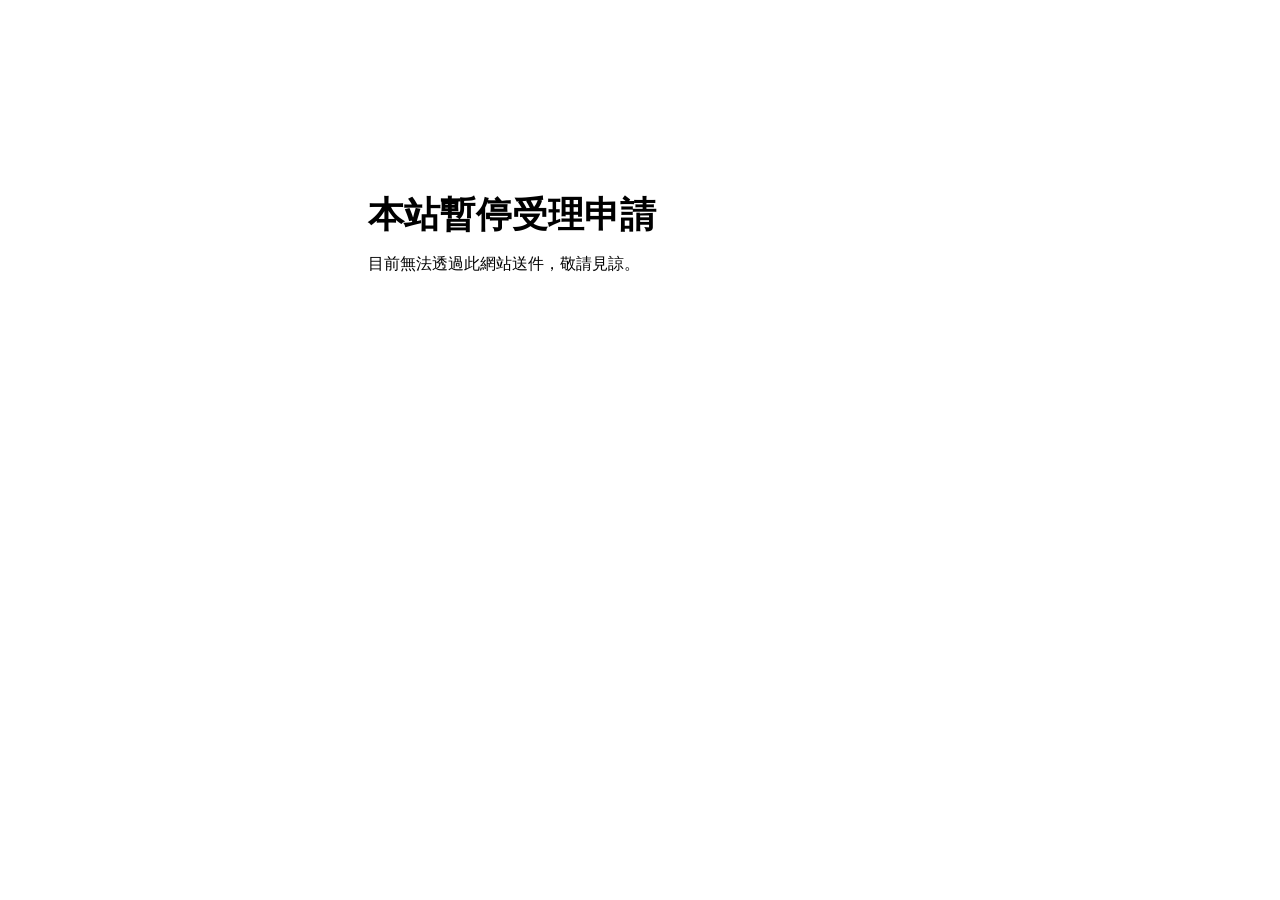
==== commit 0f71e61b: "Temporarily pause landing pages and preserve domain binding" ====
--- a/e/index.html
+++ b/e/index.html
@@ -1,2 +1,23 @@
 <!doctype html>
-<html lang="zh-Hant"><head><meta charset="utf-8"><meta name="viewport" content="width=device-width,initial-scale=1"><title>資金需求線上評估</title><script>location.replace('../m/'+location.search+location.hash);</script></head><body><a href="../m/">前往資金需求線上評估</a></body></html>
+<html lang="zh-Hant">
+<head>
+  <meta charset="utf-8">
+  <meta name="viewport" content="width=device-width, initial-scale=1">
+  <meta name="robots" content="noindex, nofollow, noarchive">
+  <meta http-equiv="Content-Security-Policy" content="default-src 'none'; style-src 'unsafe-inline'; form-action 'none'; base-uri 'none'">
+  <title>暫停受理申請</title>
+  <style>
+    :root { color-scheme: light dark; font: 16px/1.6 system-ui, sans-serif; }
+    body { margin: 0; color: CanvasText; background: Canvas; }
+    main { max-width: 34rem; margin: 18vh auto 0; padding: 1.5rem; }
+    h1 { font-size: clamp(1.55rem, 5vw, 2.25rem); margin: 0 0 .45rem; }
+    p { margin: 0; }
+  </style>
+</head>
+<body>
+  <main>
+    <h1>本站暫停受理申請</h1>
+    <p>目前無法透過此網站送件，敬請見諒。</p>
+  </main>
+</body>
+</html>
